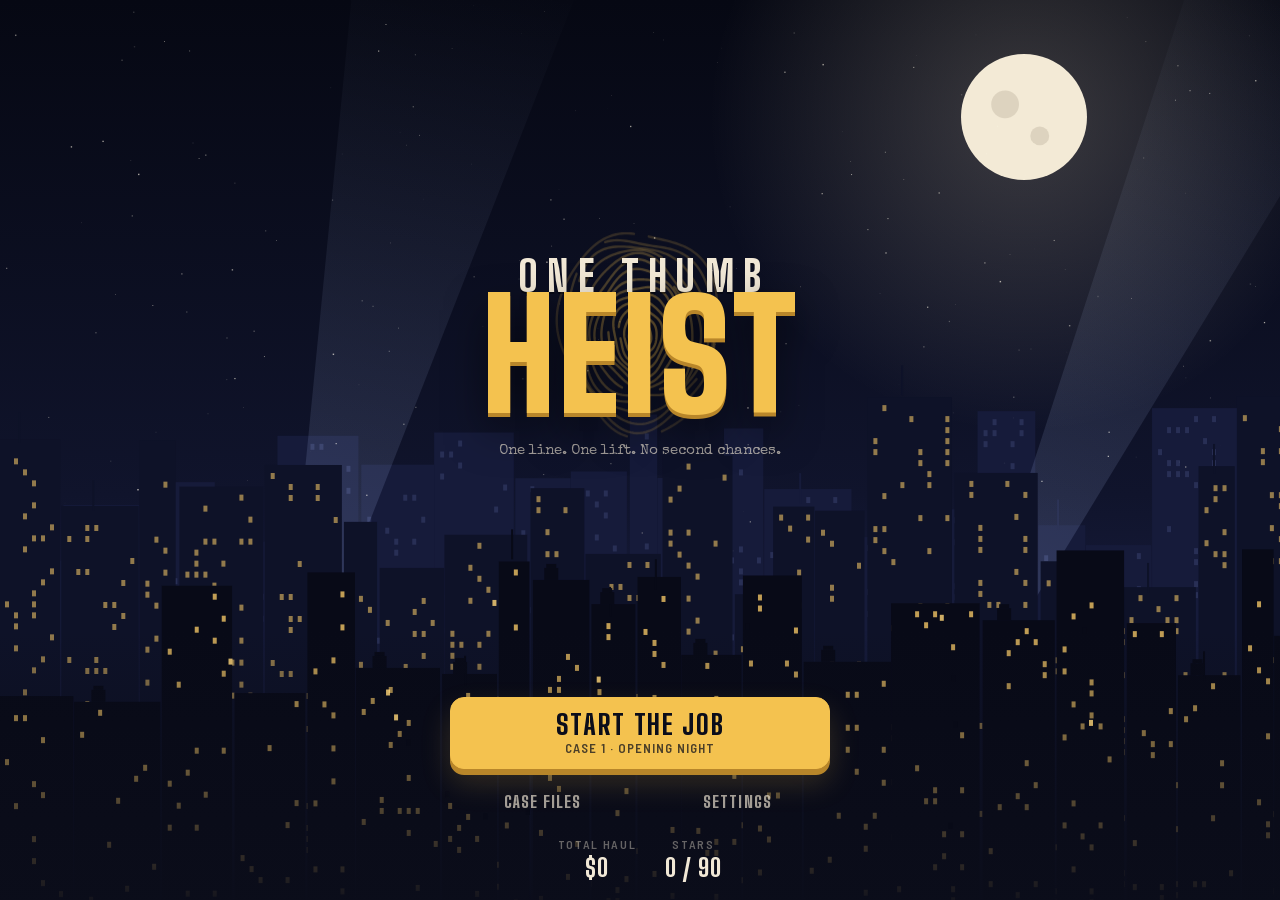
==== index.html @ f47f9133 "Build One Thumb Heist: engine, renderer, audio, menus, PWA and 30 levels Deterministic stealth simul" ====
<!doctype html>
<html lang="en">
<head>
<meta charset="utf-8">
<title>One Thumb Heist</title>
<meta name="viewport" content="width=device-width, initial-scale=1, viewport-fit=cover, user-scalable=no">
<meta name="description" content="Draw one continuous route with your thumb. Lift, and watch the heist play out. 30 hand-made jobs.">
<meta name="theme-color" content="#0b0d1a">
<meta name="color-scheme" content="dark">
<meta name="mobile-web-app-capable" content="yes">
<meta name="apple-mobile-web-app-capable" content="yes">
<meta name="apple-mobile-web-app-status-bar-style" content="black-translucent">
<meta name="apple-mobile-web-app-title" content="Thumb Heist">
<link rel="manifest" href="manifest.webmanifest">
<link rel="icon" type="image/png" sizes="32x32" href="assets/icons/favicon-32.png">
<link rel="icon" type="image/png" sizes="192x192" href="assets/icons/icon-192.png">
<link rel="apple-touch-icon" href="assets/icons/apple-touch-icon.png">
<link rel="preload" href="assets/fonts/big-shoulders-display.woff2" as="font" type="font/woff2" crossorigin>
<link rel="preload" href="assets/fonts/barlow-sc-600.woff2" as="font" type="font/woff2" crossorigin>
<link rel="stylesheet" href="css/style.css">
</head>
<body>
<div id="app">
  <canvas id="bg" aria-hidden="true"></canvas>

  <!-- ============================== TITLE -->
  <section id="title" class="screen" aria-label="Title">
    <div class="title-wrap">
      <div class="logo" aria-label="One Thumb Heist">
        <canvas id="print" width="220" height="220" aria-hidden="true"></canvas>
        <div class="logo-type">
          <span class="logo-one">One&nbsp;Thumb</span>
          <span class="logo-heist">Heist</span>
        </div>
      </div>
      <p class="tagline">One line. One lift. No second chances.</p>
    </div>
    <div class="title-actions">
      <button id="btn-play" class="btn btn-primary btn-xl" type="button">
        <span class="btn-label">Start the job</span>
        <span class="btn-sub" id="play-sub">Case 1 · Job 1</span>
      </button>
      <div class="row">
        <button id="btn-cases" class="btn btn-ghost" type="button">Case files</button>
        <button id="btn-settings" class="btn btn-ghost" type="button">Settings</button>
      </div>
    </div>
    <footer class="title-foot">
      <div class="haul"><span class="haul-label">Total haul</span><span class="haul-value" id="haul">$0</span></div>
      <div class="haul"><span class="haul-label">Stars</span><span class="haul-value" id="stars-total">0 / 90</span></div>
    </footer>
    <p class="install-hint" id="install-hint" hidden></p>
  </section>

  <!-- ============================== CASES -->
  <section id="cases" class="screen" aria-label="Case files">
    <header class="bar">
      <button class="icon-btn" data-back="title" type="button" aria-label="Back"><svg viewBox="0 0 24 24"><path d="M15 5l-7 7 7 7"/></svg></button>
      <h1 class="bar-title">Case files</h1>
      <span class="bar-meta" id="cases-stars"></span>
    </header>
    <div class="scroll" id="case-list"></div>
  </section>

  <!-- ============================== JOBS -->
  <section id="jobs" class="screen" aria-label="Jobs">
    <header class="bar">
      <button class="icon-btn" data-back="cases" type="button" aria-label="Back"><svg viewBox="0 0 24 24"><path d="M15 5l-7 7 7 7"/></svg></button>
      <div class="bar-title-group">
        <span class="bar-kicker" id="jobs-kicker">Case 01</span>
        <h1 class="bar-title" id="jobs-title">The Gallery</h1>
      </div>
      <span class="bar-meta" id="jobs-stars"></span>
    </header>
    <div class="scroll">
      <p class="case-blurb" id="jobs-blurb"></p>
      <div class="job-grid" id="job-grid"></div>
    </div>
  </section>

  <!-- ============================== GAME -->
  <section id="game" class="screen" aria-label="Heist">
    <canvas id="board"></canvas>
    <header class="hud">
      <button class="icon-btn" id="btn-pause" type="button" aria-label="Pause"><svg viewBox="0 0 24 24"><path d="M9 5v14M15 5v14"/></svg></button>
      <div class="hud-title">
        <span class="hud-id" id="hud-id">1-1</span>
        <span class="hud-name" id="hud-name">Opening Night</span>
      </div>
      <div class="chips">
        <span class="chip" id="chip-loot" title="Loot"><i class="ic ic-loot"></i><b id="chip-loot-v">0/1</b></span>
        <span class="chip" id="chip-coins" title="Coins"><i class="ic ic-coin"></i><b id="chip-coins-v">0/1</b></span>
        <span class="chip" id="chip-time" title="Par time"><i class="ic ic-clock"></i><b id="chip-time-v">12.0</b></span>
      </div>
    </header>
    <div class="ff" id="ff" hidden>▶▶ 3×</div>
    <div class="level-card" id="level-card" aria-hidden="true">
      <span class="level-card-kicker" id="lc-kicker">Case 1 · Job 1</span>
      <span class="level-card-title" id="lc-title">Opening Night</span>
    </div>
    <footer class="tipbar"><p id="tip" class="tip"></p></footer>
  </section>

  <!-- ============================== SHEETS -->
  <div class="scrim" id="scrim" hidden></div>

  <div class="sheet" id="sheet-pause" role="dialog" aria-modal="true" aria-labelledby="pause-h" hidden>
    <h2 id="pause-h" class="sheet-title">Paused</h2>
    <p class="sheet-note" id="pause-brief"></p>
    <div class="stack">
      <button class="btn btn-primary" id="btn-resume" type="button">Resume</button>
      <button class="btn" id="btn-restart" type="button">Restart job</button>
      <button class="btn" id="btn-tojobs" type="button">Case file</button>
    </div>
    <div class="toggles">
      <button class="toggle" data-setting="sfx" type="button"><span>Sound</span><i></i></button>
      <button class="toggle" data-setting="music" type="button"><span>Music</span><i></i></button>
      <button class="toggle" data-setting="haptics" type="button"><span>Vibration</span><i></i></button>
    </div>
  </div>

  <div class="sheet sheet-result" id="sheet-result" role="dialog" aria-modal="true" aria-labelledby="result-h" hidden>
    <canvas class="result-art" id="result-art" width="120" height="96" aria-hidden="true"></canvas>
    <div class="stamp" id="result-stamp">Clean getaway</div>
    <h2 id="result-h" class="sheet-title" hidden>Result</h2>
    <p class="result-loot" id="result-loot"></p>
    <div class="stars-row" id="stars-row">
      <div class="star-slot"><div class="star"></div><span class="star-label" id="star-l1">Escaped</span></div>
      <div class="star-slot"><div class="star"></div><span class="star-label" id="star-l2">All coins</span></div>
      <div class="star-slot"><div class="star"></div><span class="star-label" id="star-l3">Par</span></div>
    </div>
    <p class="result-note" id="result-note"></p>
    <div class="stack">
      <button class="btn btn-primary" id="btn-next" type="button">Next job</button>
      <div class="row">
        <button class="btn" id="btn-retry" type="button">Retry</button>
        <button class="btn" id="btn-result-jobs" type="button">Case file</button>
      </div>
    </div>
  </div>

  <div class="sheet" id="sheet-settings" role="dialog" aria-modal="true" aria-labelledby="settings-h" hidden>
    <h2 id="settings-h" class="sheet-title">Settings</h2>
    <div class="toggles">
      <button class="toggle" data-setting="sfx" type="button"><span>Sound effects</span><i></i></button>
      <button class="toggle" data-setting="music" type="button"><span>Music</span><i></i></button>
      <button class="toggle" data-setting="haptics" type="button"><span>Vibration</span><i></i></button>
    </div>
    <div class="stack">
      <button class="btn" id="btn-howto" type="button">How to play</button>
      <button class="btn" id="btn-credits" type="button">Credits</button>
      <button class="btn btn-danger" id="btn-reset" type="button">Erase progress</button>
      <button class="btn btn-primary" data-close type="button">Done</button>
    </div>
  </div>

  <div class="sheet" id="sheet-confirm" role="dialog" aria-modal="true" aria-labelledby="confirm-h" hidden>
    <h2 id="confirm-h" class="sheet-title">Erase all progress?</h2>
    <p class="sheet-note">Every star, best time and unlocked case will be wiped. Your settings stay.</p>
    <div class="stack">
      <button class="btn btn-danger" id="btn-reset-yes" type="button">Erase everything</button>
      <button class="btn" data-close type="button">Keep my progress</button>
    </div>
  </div>

  <div class="sheet" id="sheet-credits" role="dialog" aria-modal="true" aria-labelledby="credits-h" hidden>
    <h2 id="credits-h" class="sheet-title">Credits</h2>
    <div class="credits">
      <p><b>One Thumb Heist</b><br>Design, code, art, music and sound, all made in the browser.</p>
      <p>Everything you see is drawn live on a canvas, and everything you hear is synthesised on the fly. No image or audio files.</p>
      <p>Type: Big Shoulders Display (Patric King), Barlow Semi Condensed (Jeremy Tribby) and Special Elite (Astigmatic), used under their open font licenses.</p>
    </div>
    <div class="stack"><button class="btn btn-primary" data-close type="button">Back</button></div>
  </div>

  <div class="card-overlay" id="briefing" role="dialog" aria-modal="true" aria-labelledby="brief-h" hidden>
    <div class="case-card">
      <span class="case-card-kicker" id="brief-kicker">New trick</span>
      <h2 class="case-card-title" id="brief-h">Title</h2>
      <canvas class="case-card-art" id="brief-art" width="280" height="150" aria-hidden="true"></canvas>
      <div class="case-card-text" id="brief-text"></div>
      <button class="btn btn-primary" id="brief-go" type="button">Got it</button>
    </div>
  </div>

  <div class="rotate" id="rotate" hidden>
    <div><svg viewBox="0 0 24 24"><rect x="7" y="2" width="10" height="20" rx="2"/><path d="M11 18h2"/></svg><p>Turn your phone upright to play.</p></div>
  </div>
</div>
<script type="module" src="js/main.js"></script>
</body>
</html>
---- css/style.css ----
/* One Thumb Heist — moonlit noir with paper dossiers. */

@font-face {
  font-family: "Big Shoulders Display";
  src: url("../assets/fonts/big-shoulders-display.woff2") format("woff2");
  font-weight: 100 900;
  font-display: swap;
}
@font-face {
  font-family: "Barlow Semi Condensed";
  src: url("../assets/fonts/barlow-sc-500.woff2") format("woff2");
  font-weight: 500;
  font-display: swap;
}
@font-face {
  font-family: "Barlow Semi Condensed";
  src: url("../assets/fonts/barlow-sc-600.woff2") format("woff2");
  font-weight: 600;
  font-display: swap;
}
@font-face {
  font-family: "Barlow Semi Condensed";
  src: url("../assets/fonts/barlow-sc-700.woff2") format("woff2");
  font-weight: 700;
  font-display: swap;
}
@font-face {
  font-family: "Special Elite";
  src: url("../assets/fonts/special-elite.woff2") format("woff2");
  font-weight: 400;
  font-display: swap;
}

:root {
  color-scheme: dark;
  --ink: #0b0d1a;
  --night: #11152b;
  --panel: rgba(21, 25, 52, 0.94);
  --panel-solid: #161a36;
  --panel-2: #1f2448;
  --line: rgba(241, 232, 214, 0.14);
  --line-strong: rgba(241, 232, 214, 0.28);
  --paper: #f1e8d6;
  --paper-dim: rgba(241, 232, 214, 0.66);
  --paper-faint: rgba(241, 232, 214, 0.4);
  --dossier: #eadfc6;
  --dossier-ink: #2a2233;
  --gold: #f4c24f;
  --gold-deep: #b8862a;
  --mint: #6fe3c1;
  --red: #ff4b5c;
  --amber: #ffab4a;
  --scarf: #ff6a4d;
  --font-display: "Big Shoulders Display", "Arial Narrow", "Helvetica Neue", sans-serif;
  --font-ui: "Barlow Semi Condensed", "Arial Narrow", system-ui, sans-serif;
  --font-type: "Special Elite", "Courier New", ui-monospace, monospace;
  --safe-t: env(safe-area-inset-top, 0px);
  --safe-b: env(safe-area-inset-bottom, 0px);
  --safe-l: env(safe-area-inset-left, 0px);
  --safe-r: env(safe-area-inset-right, 0px);
  --ease-out: cubic-bezier(0.2, 0.8, 0.2, 1);
  --ease-spring: cubic-bezier(0.34, 1.56, 0.64, 1);
}

* { box-sizing: border-box; -webkit-tap-highlight-color: transparent; }
[hidden] { display: none !important; }

html, body {
  margin: 0;
  height: 100%;
  background: var(--ink);
  color: var(--paper);
  font-family: var(--font-ui);
  font-weight: 500;
  overflow: hidden;
  overscroll-behavior: none;
  -webkit-user-select: none;
  user-select: none;
  -webkit-touch-callout: none;
  -webkit-text-size-adjust: 100%;
}

#app {
  position: fixed;
  inset: 0;
  overflow: hidden;
}

button {
  font: inherit;
  color: inherit;
  touch-action: manipulation;
}

canvas { display: block; }

#bg {
  position: absolute;
  inset: 0;
  width: 100%;
  height: 100%;
}

/* ------------------------------------------------------------------ screens */
.screen {
  position: absolute;
  inset: 0;
  display: flex;
  flex-direction: column;
  opacity: 0;
  visibility: hidden;
  transform: translateY(14px) scale(0.985);
  transition: opacity 0.32s var(--ease-out), transform 0.42s var(--ease-out), visibility 0s linear 0.42s;
}
.screen.active {
  opacity: 1;
  visibility: visible;
  transform: none;
  transition: opacity 0.32s var(--ease-out), transform 0.42s var(--ease-out), visibility 0s;
}

/* ------------------------------------------------------------------ buttons */
.btn {
  appearance: none;
  border: 1.5px solid var(--line-strong);
  background: rgba(241, 232, 214, 0.04);
  color: var(--paper);
  border-radius: 14px;
  min-height: 50px;
  padding: 10px 18px;
  font-family: var(--font-display);
  font-weight: 800;
  font-size: 20px;
  letter-spacing: 0.06em;
  text-transform: uppercase;
  cursor: pointer;
  display: inline-flex;
  flex-direction: column;
  align-items: center;
  justify-content: center;
  gap: 2px;
  transition: transform 0.12s var(--ease-out), background-color 0.2s, border-color 0.2s, box-shadow 0.2s;
}
.btn:active { transform: scale(0.965); }
.btn:focus-visible, .icon-btn:focus-visible, .toggle:focus-visible, .case:focus-visible, .job:focus-visible {
  outline: 2px solid var(--mint);
  outline-offset: 3px;
}
.btn-primary {
  background: var(--gold);
  border-color: var(--gold);
  color: var(--ink);
  box-shadow: 0 6px 0 var(--gold-deep), 0 14px 30px rgba(244, 194, 79, 0.18);
}
.btn-primary:active { transform: translateY(4px); box-shadow: 0 2px 0 var(--gold-deep), 0 6px 14px rgba(244, 194, 79, 0.15); }
.btn-ghost { border-color: transparent; background: transparent; color: var(--paper-dim); font-size: 17px; min-height: 44px; }
.btn-danger { border-color: rgba(255, 75, 92, 0.55); color: #ffb3ba; }
.btn-xl { min-height: 72px; font-size: 28px; width: 100%; }
.btn-label { line-height: 1; }
.btn-sub {
  font-family: var(--font-ui);
  font-weight: 600;
  font-size: 13px;
  letter-spacing: 0.08em;
  opacity: 0.72;
  text-transform: uppercase;
}

.icon-btn {
  appearance: none;
  width: 44px;
  height: 44px;
  border-radius: 12px;
  border: 1.5px solid var(--line);
  background: rgba(11, 13, 26, 0.55);
  display: grid;
  place-items: center;
  cursor: pointer;
  flex: none;
  transition: transform 0.12s;
}
.icon-btn:active { transform: scale(0.92); }
.icon-btn svg { width: 22px; height: 22px; fill: none; stroke: var(--paper); stroke-width: 2.4; stroke-linecap: round; stroke-linejoin: round; }

.row { display: flex; gap: 10px; }
.row > * { flex: 1; }
.stack { display: flex; flex-direction: column; gap: 10px; }

/* ------------------------------------------------------------------ title */
#title {
  padding: calc(var(--safe-t) + 20px) 22px calc(var(--safe-b) + 18px);
  justify-content: space-between;
  align-items: center;
}
.title-wrap { flex: 1; display: flex; flex-direction: column; align-items: center; justify-content: center; gap: 18px; width: 100%; }
.logo { position: relative; display: grid; place-items: center; width: min(88vw, 360px); }
#print {
  position: absolute;
  width: 220px;
  height: 220px;
  left: 50%;
  top: 50%;
  transform: translate(-50%, -54%);
  opacity: 0.9;
}
.logo-type { position: relative; display: flex; flex-direction: column; align-items: center; line-height: 0.82; text-transform: uppercase; }
.logo-one {
  font-family: var(--font-display);
  font-weight: 800;
  font-size: clamp(30px, 9.5vw, 42px);
  letter-spacing: 0.22em;
  margin-right: -0.22em;
  color: var(--paper);
  text-shadow: 0 2px 0 rgba(0, 0, 0, 0.4);
}
.logo-heist {
  font-family: var(--font-display);
  font-weight: 900;
  font-size: clamp(96px, 34vw, 150px);
  letter-spacing: 0.02em;
  color: var(--gold);
  text-shadow: 0 4px 0 var(--gold-deep), 0 18px 40px rgba(0, 0, 0, 0.55);
  animation: heist-in 0.9s var(--ease-spring) both 0.1s;
}
@keyframes heist-in {
  from { transform: translateY(18px) scale(0.92); opacity: 0; letter-spacing: 0.2em; }
  to { transform: none; opacity: 1; letter-spacing: 0.02em; }
}
.tagline {
  margin: 0;
  font-family: var(--font-type);
  font-size: 15px;
  color: var(--paper-dim);
  text-align: center;
}
.title-actions { width: min(100%, 380px); display: flex; flex-direction: column; gap: 10px; }
.title-foot {
  display: flex;
  gap: 28px;
  justify-content: center;
  margin-top: 14px;
}
.haul { display: flex; flex-direction: column; align-items: center; gap: 2px; }
.haul-label { font-size: 12px; letter-spacing: 0.14em; text-transform: uppercase; color: var(--paper-faint); font-weight: 600; }
.haul-value { font-family: var(--font-display); font-weight: 800; font-size: 24px; letter-spacing: 0.04em; font-variant-numeric: tabular-nums; }
.install-hint {
  margin: 10px 0 0;
  font-size: 13px;
  color: var(--paper-faint);
  text-align: center;
  max-width: 320px;
}

/* ------------------------------------------------------------------ bars / lists */
.bar {
  display: flex;
  align-items: center;
  gap: 12px;
  padding: calc(var(--safe-t) + 12px) max(16px, var(--safe-r)) 12px max(16px, var(--safe-l));
  background: linear-gradient(var(--ink), rgba(11, 13, 26, 0.7) 70%, rgba(11, 13, 26, 0));
  position: relative;
  z-index: 2;
}
.bar-title {
  margin: 0;
  font-family: var(--font-display);
  font-weight: 900;
  font-size: 30px;
  letter-spacing: 0.04em;
  text-transform: uppercase;
  line-height: 1;
  flex: 1;
  text-wrap: balance;
}
.bar-title-group { flex: 1; display: flex; flex-direction: column; gap: 2px; min-width: 0; }
.bar-kicker { font-size: 12px; letter-spacing: 0.16em; text-transform: uppercase; color: var(--gold); font-weight: 700; }
.bar-meta { font-family: var(--font-display); font-weight: 800; font-size: 18px; color: var(--gold); letter-spacing: 0.04em; white-space: nowrap; }
.scroll {
  flex: 1;
  overflow-y: auto;
  -webkit-overflow-scrolling: touch;
  padding: 4px max(16px, var(--safe-r)) calc(var(--safe-b) + 24px) max(16px, var(--safe-l));
  overscroll-behavior: contain;
  touch-action: pan-y;
}
.scroll > * { max-width: 520px; margin-left: auto; margin-right: auto; }

/* case dossiers */
#case-list { display: flex; flex-direction: column; gap: 16px; padding-top: 6px; }
.case {
  appearance: none;
  border: 0;
  text-align: left;
  position: relative;
  display: grid;
  grid-template-columns: 1fr 96px;
  gap: 14px;
  padding: 18px 16px 16px 18px;
  border-radius: 6px 16px 16px 16px;
  background:
    radial-gradient(120% 90% at 10% 0%, rgba(255, 255, 255, 0.35), rgba(255, 255, 255, 0) 60%),
    repeating-linear-gradient(0deg, rgba(90, 70, 40, 0.035) 0 2px, transparent 2px 5px),
    var(--dossier);
  color: var(--dossier-ink);
  box-shadow: 0 1px 0 rgba(255, 255, 255, 0.6) inset, 0 10px 26px rgba(0, 0, 0, 0.45);
  cursor: pointer;
  transform: rotate(var(--tilt, 0deg));
  transition: transform 0.2s var(--ease-out);
  width: 100%;
  font-family: var(--font-ui);
}
.case:active { transform: rotate(var(--tilt, 0deg)) scale(0.98); }
.case::before {
  content: "";
  position: absolute;
  top: -12px;
  left: 0;
  width: 42%;
  height: 16px;
  border-radius: 8px 10px 0 0;
  background: var(--dossier);
}
.case-num { font-family: var(--font-type); font-size: 13px; letter-spacing: 0.08em; color: #7b6a55; text-transform: uppercase; }
.case-title { font-family: var(--font-display); font-weight: 900; font-size: 30px; line-height: 0.95; text-transform: uppercase; margin: 4px 0 6px; letter-spacing: 0.02em; }
.case-tag { font-family: var(--font-type); font-size: 13.5px; line-height: 1.35; color: #4b3f4f; margin: 0 0 10px; }
.case-progress { display: flex; align-items: center; gap: 10px; font-weight: 700; font-size: 14px; letter-spacing: 0.06em; text-transform: uppercase; color: #5b4d5c; }
.case-progress .meter { flex: 1; height: 6px; border-radius: 3px; background: rgba(42, 34, 51, 0.14); overflow: hidden; }
.case-progress .meter i { display: block; height: 100%; background: #c0392b; border-radius: 3px; }
.case-thumb {
  align-self: center;
  width: 96px;
  height: 140px;
  border-radius: 6px;
  background: #121834;
  box-shadow: 0 0 0 3px #fff, 0 4px 10px rgba(0, 0, 0, 0.3);
  transform: rotate(2deg);
}
.case .stamp-mini {
  position: absolute;
  right: 14px;
  top: 10px;
  font-family: var(--font-display);
  font-weight: 900;
  font-size: 15px;
  letter-spacing: 0.12em;
  color: #c0392b;
  border: 2px solid #c0392b;
  border-radius: 4px;
  padding: 1px 6px;
  transform: rotate(8deg);
  opacity: 0.85;
  text-transform: uppercase;
}
.case.locked {
  background: repeating-linear-gradient(135deg, #1b1f3d 0 12px, #181c37 12px 24px);
  color: var(--paper-faint);
  box-shadow: 0 0 0 1px var(--line) inset;
  cursor: default;
}
.case.locked::before { background: #1b1f3d; }
.case.locked .case-num, .case.locked .case-tag, .case.locked .case-progress { color: var(--paper-faint); }
.case.locked .case-title { color: rgba(241, 232, 214, 0.5); }
.case.locked .case-thumb { box-shadow: 0 0 0 2px var(--line); background: #0f1228; }
.case.locked .stamp-mini { color: var(--red); border-color: var(--red); }

/* jobs */
.case-blurb { font-family: var(--font-type); font-size: 14.5px; line-height: 1.45; color: var(--paper-dim); margin: 4px 0 16px; text-wrap: pretty; }
.job-grid { display: grid; grid-template-columns: repeat(2, minmax(0, 1fr)); gap: 12px; }
.job {
  appearance: none;
  border: 1.5px solid var(--line);
  background: var(--panel-solid);
  border-radius: 16px;
  padding: 10px;
  display: flex;
  flex-direction: column;
  gap: 8px;
  cursor: pointer;
  text-align: left;
  transition: transform 0.12s var(--ease-out), border-color 0.2s;
  position: relative;
  min-width: 0;
}
.job:active { transform: scale(0.97); }
.job.next { border-color: var(--gold); box-shadow: 0 0 0 3px rgba(244, 194, 79, 0.15); }
.job-thumb { width: 100%; aspect-ratio: 10 / 16; max-height: 180px; border-radius: 10px; background: #0d1122; }
.job-meta { display: flex; align-items: baseline; gap: 8px; }
.job-id { font-family: var(--font-display); font-weight: 900; font-size: 22px; color: var(--gold); }
.job-name { font-weight: 700; font-size: 15px; line-height: 1.1; white-space: nowrap; overflow: hidden; text-overflow: ellipsis; }
.job-stars { display: flex; gap: 4px; }
.job.locked { cursor: default; opacity: 0.55; }
.job.locked .job-id { color: var(--paper-faint); }
.job-lock {
  position: absolute;
  inset: 10px 10px auto 10px;
  aspect-ratio: 10 / 16;
  max-height: 180px;
  display: grid;
  place-items: center;
}
.job-lock svg { width: 34px; height: 34px; fill: none; stroke: var(--paper-faint); stroke-width: 2; }
.job-best { font-size: 12.5px; color: var(--paper-faint); font-weight: 600; letter-spacing: 0.04em; font-variant-numeric: tabular-nums; }

/* star glyphs */
.s {
  width: 16px;
  height: 16px;
  display: inline-block;
  background: rgba(241, 232, 214, 0.16);
  clip-path: polygon(50% 0%, 61% 35%, 98% 35%, 68% 57%, 79% 91%, 50% 70%, 21% 91%, 32% 57%, 2% 35%, 39% 35%);
}
.s.on { background: var(--gold); }

/* ------------------------------------------------------------------ game */
#game { background: var(--ink); }
#board {
  position: absolute;
  inset: 0;
  width: 100%;
  height: 100%;
  touch-action: none;
}
.hud {
  position: absolute;
  top: 0;
  left: 0;
  right: 0;
  display: flex;
  align-items: center;
  gap: 10px;
  padding: calc(var(--safe-t) + 8px) max(10px, var(--safe-r)) 6px max(10px, var(--safe-l));
  pointer-events: none;
  z-index: 2;
}
.hud > * { pointer-events: auto; }
.hud-title { flex: 1; min-width: 0; display: flex; flex-direction: column; line-height: 1; gap: 3px; pointer-events: none; }
.hud-id { font-family: var(--font-display); font-weight: 900; font-size: 22px; color: var(--gold); letter-spacing: 0.04em; }
.hud-name { font-weight: 700; font-size: 13px; letter-spacing: 0.1em; text-transform: uppercase; color: var(--paper-dim); white-space: nowrap; overflow: hidden; text-overflow: ellipsis; }
.chips { display: flex; gap: 6px; pointer-events: none; }
.chip {
  display: inline-flex;
  align-items: center;
  gap: 5px;
  height: 30px;
  padding: 0 9px 0 7px;
  border-radius: 15px;
  background: rgba(11, 13, 26, 0.72);
  border: 1.5px solid var(--line);
  font-family: var(--font-display);
  font-weight: 800;
  font-size: 17px;
  letter-spacing: 0.02em;
  font-variant-numeric: tabular-nums;
  transition: border-color 0.2s, background-color 0.2s, color 0.2s, transform 0.2s var(--ease-spring);
}
.chip b { font-weight: 800; }
.chip.ok { border-color: rgba(111, 227, 193, 0.7); color: var(--mint); }
.chip.warn { border-color: rgba(255, 171, 74, 0.8); color: var(--amber); }
.chip.bad { border-color: rgba(255, 75, 92, 0.8); color: #ff9aa4; }
.chip.bump { transform: scale(1.12); }
.ic { width: 14px; height: 14px; display: inline-block; flex: none; }
.ic-loot { background: var(--gold); clip-path: polygon(20% 0, 80% 0, 100% 30%, 50% 100%, 0 30%); }
.ic-coin { border-radius: 50%; background: radial-gradient(circle at 35% 35%, #ffe8a3, var(--gold) 45%, var(--gold-deep)); }
.ic-clock { border-radius: 50%; border: 2px solid currentColor; position: relative; }
.ic-clock::after { content: ""; position: absolute; left: 50%; top: 18%; width: 2px; height: 36%; background: currentColor; transform: translateX(-50%); border-radius: 1px; }
.ff {
  position: absolute;
  top: calc(var(--safe-t) + 60px);
  left: 50%;
  transform: translateX(-50%);
  padding: 4px 12px;
  border-radius: 12px;
  background: rgba(244, 194, 79, 0.92);
  color: var(--ink);
  font-family: var(--font-display);
  font-weight: 900;
  font-size: 16px;
  letter-spacing: 0.08em;
  z-index: 3;
  pointer-events: none;
}
.tipbar {
  position: absolute;
  left: 0;
  right: 0;
  bottom: 0;
  padding: 6px max(18px, var(--safe-r)) calc(var(--safe-b) + 10px) max(18px, var(--safe-l));
  display: flex;
  justify-content: center;
  pointer-events: none;
  z-index: 2;
}
.tip {
  margin: 0;
  max-width: 440px;
  min-height: 2.6em;
  display: flex;
  align-items: center;
  justify-content: center;
  text-align: center;
  font-family: var(--font-type);
  font-size: 14px;
  line-height: 1.3;
  color: var(--paper-dim);
  text-wrap: balance;
  transition: opacity 0.25s, transform 0.25s var(--ease-out), color 0.25s;
}
.tip.swap { opacity: 0; transform: translateY(6px); }
.tip.danger { color: #ffb3ba; }
.tip.ready { color: var(--mint); }
.tip.hint { color: var(--gold); }

/* ------------------------------------------------------------------ sheets */
.scrim {
  position: absolute;
  inset: 0;
  background: rgba(5, 6, 14, 0.55);
  z-index: 10;
  opacity: 0;
  transition: opacity 0.3s;
}
.scrim.show { opacity: 1; }
.sheet {
  position: absolute;
  left: 50%;
  bottom: 0;
  width: min(100%, 460px);
  transform: translate(-50%, 105%);
  z-index: 11;
  background: var(--panel);
  border: 1.5px solid var(--line);
  border-bottom: 0;
  border-radius: 24px 24px 0 0;
  padding: 22px 20px calc(var(--safe-b) + 18px);
  box-shadow: 0 -20px 60px rgba(0, 0, 0, 0.5);
  transition: transform 0.42s var(--ease-out);
  display: flex;
  flex-direction: column;
  gap: 16px;
  max-height: 92%;
  overflow-y: auto;
  -webkit-backdrop-filter: blur(10px);
  backdrop-filter: blur(10px);
}
.sheet.show { transform: translate(-50%, 0); }
.sheet-title {
  margin: 0;
  font-family: var(--font-display);
  font-weight: 900;
  font-size: 34px;
  letter-spacing: 0.04em;
  text-transform: uppercase;
  line-height: 1;
  text-align: center;
}
.sheet-note { margin: -6px 0 0; text-align: center; color: var(--paper-dim); font-family: var(--font-type); font-size: 14px; line-height: 1.4; }
.toggles { display: flex; flex-direction: column; gap: 2px; border-top: 1px solid var(--line); border-bottom: 1px solid var(--line); padding: 6px 0; }
.toggle {
  appearance: none;
  border: 0;
  background: transparent;
  display: flex;
  align-items: center;
  justify-content: space-between;
  min-height: 46px;
  padding: 0 4px;
  font-weight: 700;
  font-size: 17px;
  letter-spacing: 0.04em;
  cursor: pointer;
}
.toggle i {
  width: 46px;
  height: 26px;
  border-radius: 13px;
  background: rgba(241, 232, 214, 0.18);
  position: relative;
  transition: background-color 0.2s;
}
.toggle i::after {
  content: "";
  position: absolute;
  top: 3px;
  left: 3px;
  width: 20px;
  height: 20px;
  border-radius: 50%;
  background: var(--paper);
  transition: transform 0.25s var(--ease-spring);
}
.toggle.on i { background: var(--mint); }
.toggle.on i::after { transform: translateX(20px); background: var(--ink); }

.credits { font-size: 15px; line-height: 1.5; color: var(--paper-dim); }
.credits p { margin: 0 0 10px; }
.credits b { color: var(--paper); }

/* result */
.sheet-result { align-items: stretch; gap: 14px; padding-top: 26px; }
.stamp {
  align-self: center;
  font-family: var(--font-display);
  font-weight: 900;
  font-size: 40px;
  letter-spacing: 0.08em;
  text-transform: uppercase;
  line-height: 1;
  padding: 6px 16px 4px;
  border: 4px double var(--mint);
  color: var(--mint);
  border-radius: 8px;
  transform: rotate(-4deg);
  text-align: center;
}
.stamp.bad { color: var(--red); border-color: var(--red); }
.stamp.thunk { animation: thunk 0.45s var(--ease-spring) both; }
@keyframes thunk {
  0% { transform: rotate(-12deg) scale(2.1); opacity: 0; }
  60% { transform: rotate(-3deg) scale(0.94); opacity: 1; }
  100% { transform: rotate(-4deg) scale(1); opacity: 1; }
}
.result-loot { margin: 0; text-align: center; font-family: var(--font-type); font-size: 15px; color: var(--paper-dim); line-height: 1.4; }
.result-loot b { color: var(--gold); font-family: var(--font-display); font-weight: 800; font-size: 20px; letter-spacing: 0.04em; }
.stars-row { display: grid; grid-template-columns: repeat(3, 1fr); gap: 8px; }
.star-slot { display: flex; flex-direction: column; align-items: center; gap: 6px; text-align: center; }
.star {
  width: 58px;
  height: 58px;
  background: rgba(241, 232, 214, 0.12);
  clip-path: polygon(50% 0%, 61% 35%, 98% 35%, 68% 57%, 79% 91%, 50% 70%, 21% 91%, 32% 57%, 2% 35%, 39% 35%);
  transition: background-color 0.2s;
}
.star.on { background: var(--gold); animation: star-pop 0.5s var(--ease-spring) both; }
@keyframes star-pop {
  0% { transform: scale(0.2) rotate(-40deg); }
  100% { transform: scale(1) rotate(0); }
}
.star-label { font-size: 13.5px; font-weight: 700; color: var(--paper-dim); line-height: 1.2; letter-spacing: 0.02em; font-variant-numeric: tabular-nums; }
.star-label.on { color: var(--paper); }
.result-note { margin: 0; text-align: center; font-size: 15px; color: var(--paper-dim); line-height: 1.4; min-height: 1.4em; }
.result-note.hint { color: var(--gold); font-family: var(--font-type); font-size: 14px; }
.result-note .new { color: var(--mint); font-weight: 700; letter-spacing: 0.06em; text-transform: uppercase; }

/* briefing cards */
.card-overlay {
  position: absolute;
  inset: 0;
  z-index: 20;
  display: grid;
  place-items: center;
  padding: calc(var(--safe-t) + 20px) 18px calc(var(--safe-b) + 20px);
  background: rgba(5, 6, 14, 0.72);
  opacity: 0;
  transition: opacity 0.3s;
}
.card-overlay.show { opacity: 1; }
.case-card {
  width: min(100%, 360px);
  background:
    radial-gradient(120% 90% at 10% 0%, rgba(255, 255, 255, 0.35), rgba(255, 255, 255, 0) 60%),
    repeating-linear-gradient(0deg, rgba(90, 70, 40, 0.035) 0 2px, transparent 2px 5px),
    var(--dossier);
  color: var(--dossier-ink);
  border-radius: 8px;
  padding: 22px 20px 20px;
  display: flex;
  flex-direction: column;
  gap: 12px;
  box-shadow: 0 30px 80px rgba(0, 0, 0, 0.6);
  transform: rotate(-1.5deg) translateY(20px);
  transition: transform 0.45s var(--ease-spring);
}
.card-overlay.show .case-card { transform: rotate(-1.5deg); }
.case-card-kicker { font-family: var(--font-type); font-size: 13px; letter-spacing: 0.12em; text-transform: uppercase; color: #c0392b; }
.case-card-title { margin: 0; font-family: var(--font-display); font-weight: 900; font-size: 36px; line-height: 0.95; text-transform: uppercase; }
.case-card-art { width: 100%; height: auto; aspect-ratio: 28 / 15; border-radius: 6px; background: #121834; box-shadow: 0 0 0 3px #fff, 0 4px 12px rgba(0, 0, 0, 0.25); }
.case-card-text { font-family: var(--font-type); font-size: 15px; line-height: 1.45; color: #3b3040; }
.case-card-text p { margin: 0 0 8px; }
.case-card-text p:last-child { margin-bottom: 0; }
.case-card .btn-primary { margin-top: 4px; }

/* rotate notice */
.rotate {
  position: absolute;
  inset: 0;
  z-index: 50;
  background: var(--ink);
  display: grid;
  place-items: center;
  text-align: center;
  padding: 24px;
}
.rotate svg { width: 56px; height: 56px; fill: none; stroke: var(--gold); stroke-width: 1.8; animation: tilt 2s ease-in-out infinite; }
.rotate p { font-family: var(--font-display); font-weight: 800; font-size: 22px; letter-spacing: 0.04em; text-transform: uppercase; }
@keyframes tilt { 0%, 30% { transform: rotate(-90deg); } 60%, 100% { transform: rotate(0); } }

@media (prefers-reduced-motion: reduce) {
  *, *::before, *::after { animation-duration: 0.01ms !important; transition-duration: 0.01ms !important; }
}

@media (min-height: 760px) {
  .title-wrap { gap: 26px; }
}

/* dim the skyline behind list screens so text stays legible */
#cases, #jobs { background: linear-gradient(180deg, rgba(11, 13, 26, 0.72), rgba(11, 13, 26, 0.9) 40%, rgba(11, 13, 26, 0.96)); }

/* level title card */
.level-card {
  position: absolute;
  left: 0;
  right: 0;
  top: 38%;
  display: flex;
  flex-direction: column;
  align-items: center;
  gap: 4px;
  pointer-events: none;
  z-index: 3;
  opacity: 0;
  text-align: center;
}
.level-card.show { animation: card-in 2.1s var(--ease-out) both; }
@keyframes card-in {
  0% { opacity: 0; transform: translateY(12px) scale(0.96); }
  14% { opacity: 1; transform: none; }
  72% { opacity: 1; transform: none; }
  100% { opacity: 0; transform: translateY(-10px); }
}
.level-card-kicker { font-family: var(--font-type); font-size: 14px; letter-spacing: 0.1em; color: var(--gold); text-transform: uppercase; text-shadow: 0 2px 8px rgba(0, 0, 0, 0.9); }
.level-card-title {
  font-family: var(--font-display);
  font-weight: 900;
  font-size: clamp(40px, 13vw, 64px);
  line-height: 0.9;
  letter-spacing: 0.03em;
  text-transform: uppercase;
  color: var(--paper);
  text-shadow: 0 3px 0 rgba(0, 0, 0, 0.5), 0 10px 40px rgba(0, 0, 0, 0.9);
  padding: 0 16px;
  text-wrap: balance;
}
.result-art { align-self: center; width: 120px; height: 96px; margin: -8px 0 -6px; }

/* HUD sizing: keep it compact on narrow phones and centred on wide screens */
@media (max-width: 390px) {
  .hud { gap: 7px; }
  .chips { gap: 4px; }
  .chip { height: 28px; padding: 0 7px 0 6px; font-size: 15px; gap: 4px; }
  .ic { width: 12px; height: 12px; }
  .hud-name { letter-spacing: 0.05em; font-size: 12px; }
  .hud-id { font-size: 20px; }
}
@media (min-width: 640px) {
  .hud, .tipbar { max-width: 560px; margin: 0 auto; }
}
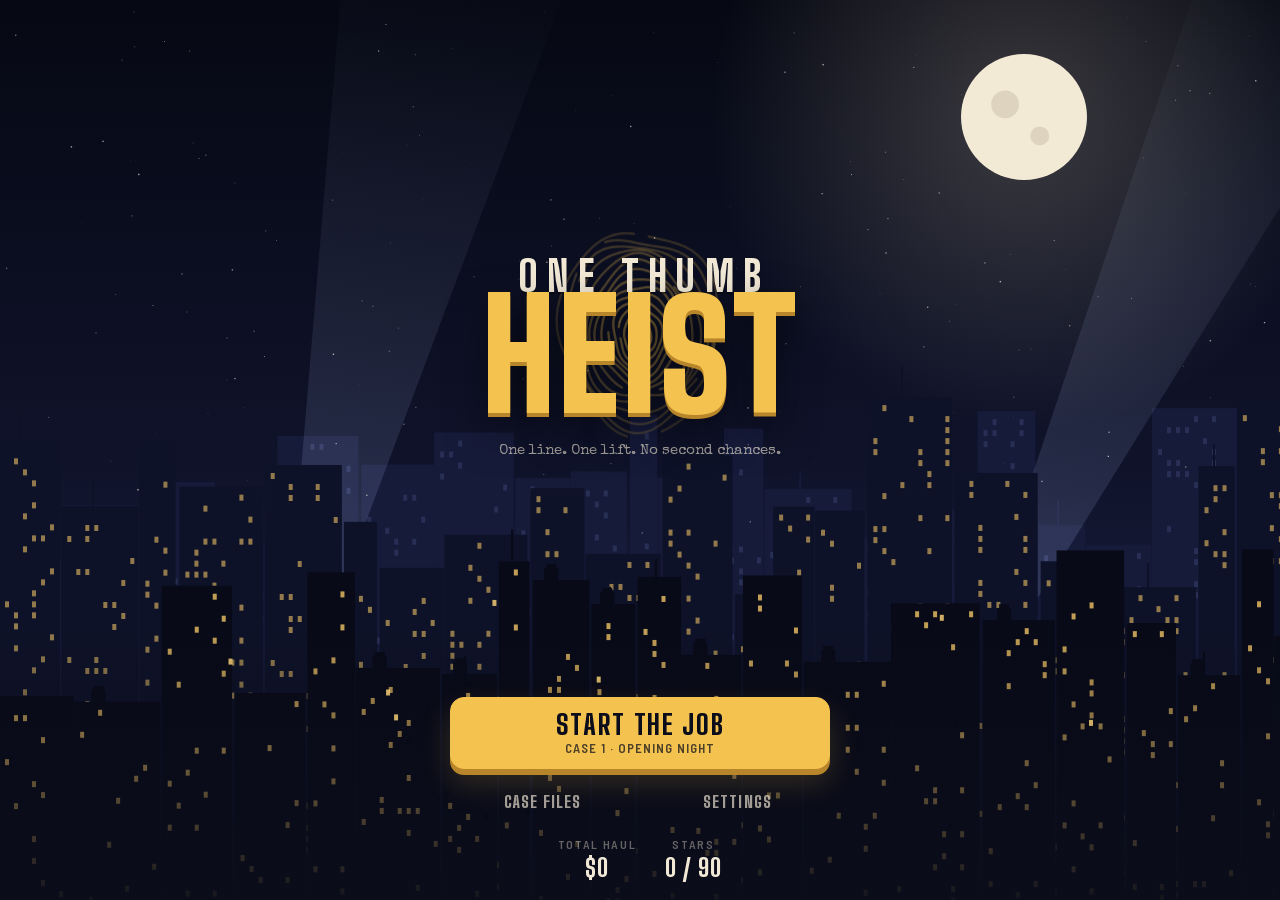
==== commit e8fdb39c: "Playtest polish: forgiving holds, instant win save, menu and layout fixes - Waiting only starts when" ====
--- a/index.html
+++ b/index.html
@@ -159,7 +159,7 @@
     <p class="sheet-note">Every star, best time and unlocked case will be wiped. Your settings stay.</p>
     <div class="stack">
       <button class="btn btn-danger" id="btn-reset-yes" type="button">Erase everything</button>
-      <button class="btn" data-close type="button">Keep my progress</button>
+      <button class="btn" data-sheet-back="sheet-settings" type="button">Keep my progress</button>
     </div>
   </div>
 
@@ -170,7 +170,7 @@
       <p>Everything you see is drawn live on a canvas, and everything you hear is synthesised on the fly. No image or audio files.</p>
       <p>Type: Big Shoulders Display (Patric King), Barlow Semi Condensed (Jeremy Tribby) and Special Elite (Astigmatic), used under their open font licenses.</p>
     </div>
-    <div class="stack"><button class="btn btn-primary" data-close type="button">Back</button></div>
+    <div class="stack"><button class="btn btn-primary" data-sheet-back="sheet-settings" type="button">Back</button></div>
   </div>
 
   <div class="card-overlay" id="briefing" role="dialog" aria-modal="true" aria-labelledby="brief-h" hidden>
--- a/css/style.css
+++ b/css/style.css
@@ -364,7 +364,7 @@
 .case.locked .stamp-mini { color: var(--red); border-color: var(--red); }
 
 /* jobs */
-.case-blurb { font-family: var(--font-type); font-size: 14.5px; line-height: 1.45; color: var(--paper-dim); margin: 4px 0 16px; text-wrap: pretty; }
+.case-blurb { font-family: var(--font-type); font-size: 14.5px; line-height: 1.45; color: var(--paper-dim); margin-top: 4px; margin-bottom: 16px; text-wrap: pretty; }
 .job-grid { display: grid; grid-template-columns: repeat(2, minmax(0, 1fr)); gap: 12px; }
 .job {
   appearance: none;
@@ -385,7 +385,7 @@
 .job.next { border-color: var(--gold); box-shadow: 0 0 0 3px rgba(244, 194, 79, 0.15); }
 .job-thumb { width: 100%; aspect-ratio: 10 / 16; max-height: 180px; border-radius: 10px; background: #0d1122; }
 .job-meta { display: flex; align-items: baseline; gap: 8px; }
-.job-id { font-family: var(--font-display); font-weight: 900; font-size: 22px; color: var(--gold); }
+.job-id { font-family: var(--font-display); font-weight: 900; font-size: 22px; color: var(--gold); white-space: nowrap; flex: none; }
 .job-name { font-weight: 700; font-size: 15px; line-height: 1.1; white-space: nowrap; overflow: hidden; text-overflow: ellipsis; }
 .job-stars { display: flex; gap: 4px; }
 .job.locked { cursor: default; opacity: 0.55; }
@@ -435,7 +435,20 @@
 .hud > * { pointer-events: auto; }
 .hud-title { flex: 1; min-width: 0; display: flex; flex-direction: column; line-height: 1; gap: 3px; pointer-events: none; }
 .hud-id { font-family: var(--font-display); font-weight: 900; font-size: 22px; color: var(--gold); letter-spacing: 0.04em; }
-.hud-name { font-weight: 700; font-size: 13px; letter-spacing: 0.1em; text-transform: uppercase; color: var(--paper-dim); white-space: nowrap; overflow: hidden; text-overflow: ellipsis; }
+.hud-name {
+  font-weight: 700;
+  font-size: 13px;
+  line-height: 1.1;
+  letter-spacing: 0.08em;
+  text-transform: uppercase;
+  color: var(--paper-dim);
+  overflow: hidden;
+  display: -webkit-box;
+  -webkit-box-orient: vertical;
+  -webkit-line-clamp: 2;
+  line-clamp: 2;
+  overflow-wrap: anywhere;
+}
 .chips { display: flex; gap: 6px; pointer-events: none; }
 .chip {
   display: inline-flex;
@@ -454,6 +467,7 @@
   transition: border-color 0.2s, background-color 0.2s, color 0.2s, transform 0.2s var(--ease-spring);
 }
 .chip b { font-weight: 800; }
+#chip-time-v { text-transform: uppercase; }
 .chip.ok { border-color: rgba(111, 227, 193, 0.7); color: var(--mint); }
 .chip.warn { border-color: rgba(255, 171, 74, 0.8); color: var(--amber); }
 .chip.bad { border-color: rgba(255, 75, 92, 0.8); color: #ff9aa4; }
@@ -703,7 +717,7 @@
 }
 
 /* dim the skyline behind list screens so text stays legible */
-#cases, #jobs { background: linear-gradient(180deg, rgba(11, 13, 26, 0.72), rgba(11, 13, 26, 0.9) 40%, rgba(11, 13, 26, 0.96)); }
+#cases, #jobs { background: linear-gradient(180deg, rgba(11, 13, 26, 0.86), rgba(11, 13, 26, 0.92) 40%, rgba(11, 13, 26, 0.96)); }
 
 /* level title card */
 .level-card {
@@ -748,9 +762,50 @@
   .chips { gap: 4px; }
   .chip { height: 28px; padding: 0 7px 0 6px; font-size: 15px; gap: 4px; }
   .ic { width: 12px; height: 12px; }
-  .hud-name { letter-spacing: 0.05em; font-size: 12px; }
+  .hud-name { letter-spacing: 0.04em; font-size: 12px; }
   .hud-id { font-size: 20px; }
 }
 @media (min-width: 640px) {
   .hud, .tipbar { max-width: 560px; margin: 0 auto; }
 }
+
+/* small phones (iPhone SE 1st gen, compact Androids) */
+@media (max-width: 350px), (max-height: 600px) {
+  .sheet { padding: 18px 16px calc(var(--safe-b) + 14px); gap: 12px; }
+  .sheet-result { gap: 10px; padding-top: 20px; }
+  .stamp { font-size: 32px; }
+  .result-art { width: 96px; height: 76px; }
+  .star { width: 46px; height: 46px; }
+  .star-label { font-size: 12px; }
+  .result-loot { font-size: 14px; }
+  .result-loot b { font-size: 18px; }
+  .sheet-title { font-size: 30px; }
+}
+@media (max-width: 350px) {
+  .job-meta { gap: 6px; }
+  .job-id { font-size: 19px; white-space: nowrap; }
+  .job-name { font-size: 13.5px; }
+  .case-card { padding: 18px 16px 16px; }
+  .case-card-title { font-size: 30px; }
+}
+
+/* locked files rattle when tapped */
+.denied { animation: denied 0.36s var(--ease-out); }
+@keyframes denied {
+  0%, 100% { translate: 0 0; }
+  20% { translate: -6px 0; }
+  40% { translate: 5px 0; }
+  60% { translate: -3px 0; }
+  80% { translate: 2px 0; }
+}
+
+/* wide screens: line the header up with the centred column below it */
+@media (min-width: 640px) {
+  .bar {
+    padding-left: max(16px, calc((100% - 520px) / 2));
+    padding-right: max(16px, calc((100% - 520px) / 2));
+  }
+}
+@media (max-width: 350px) {
+  .hud-name { display: none; }
+}
